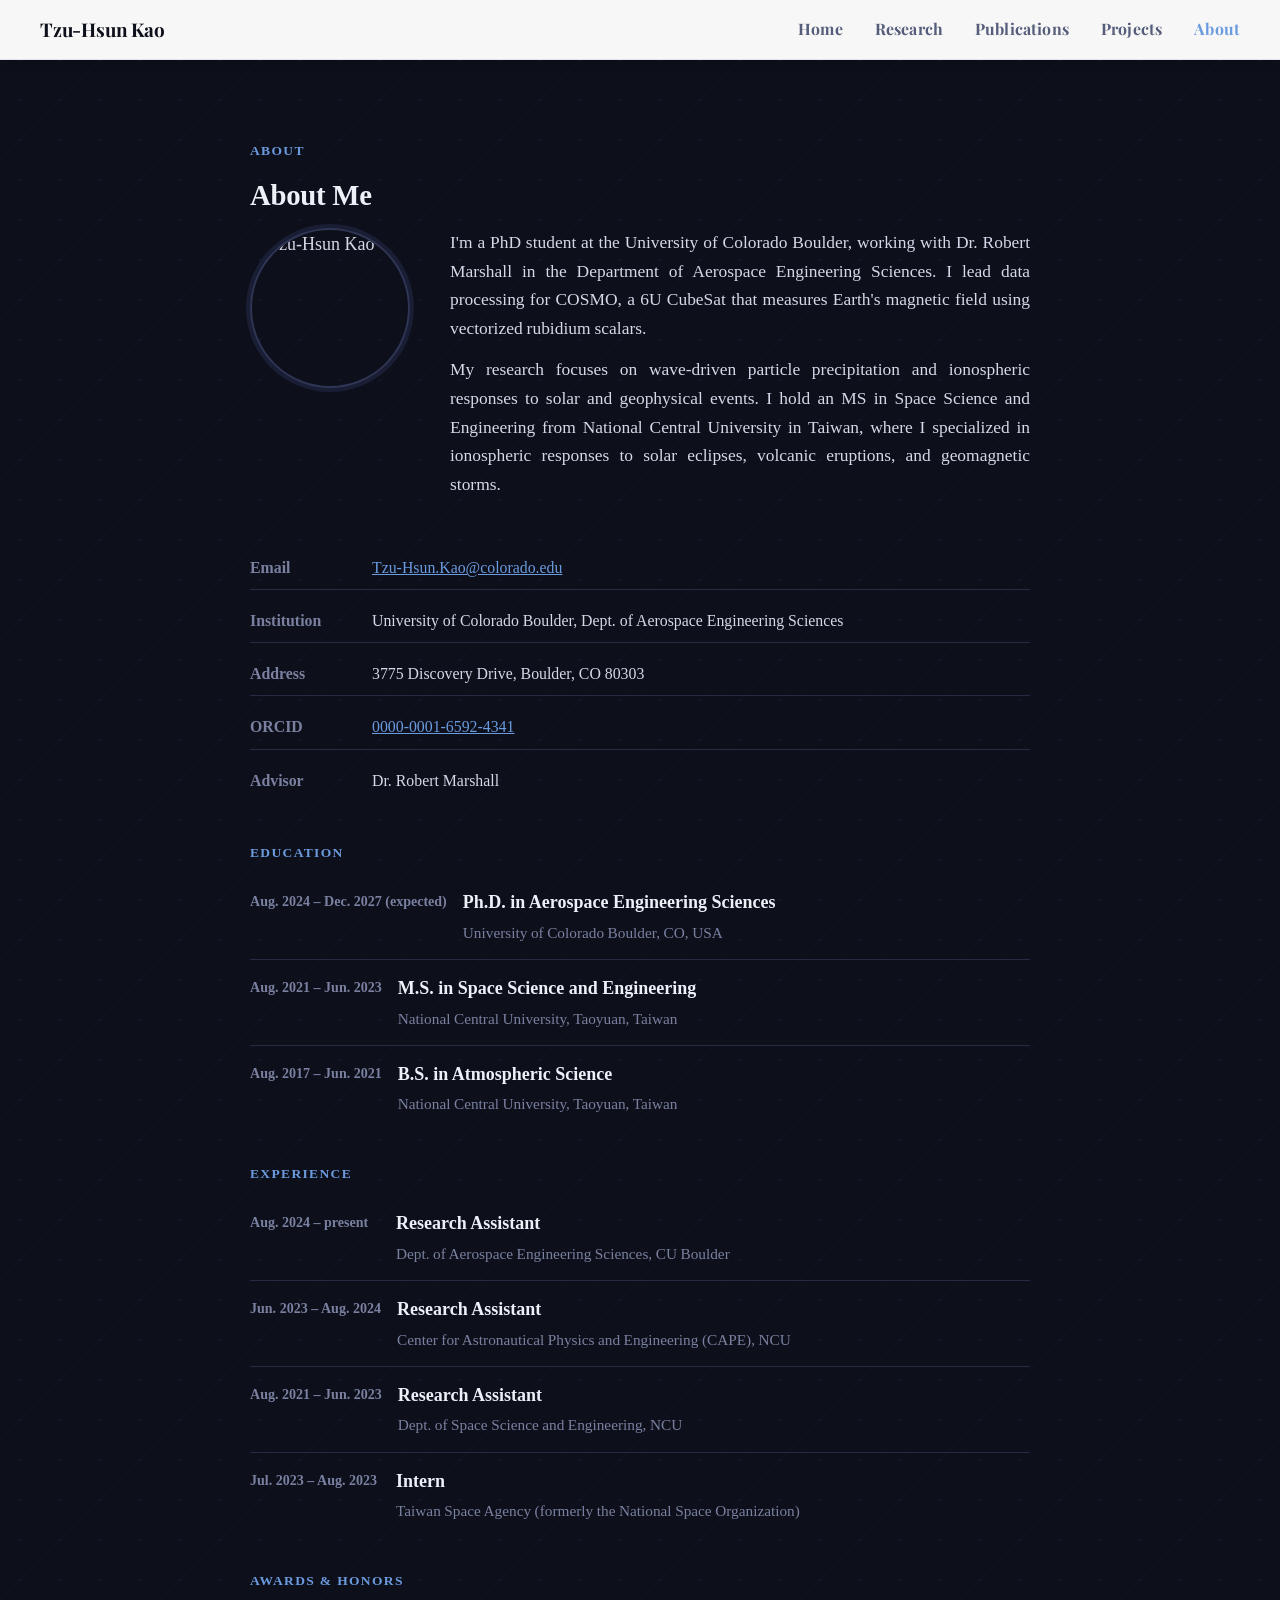
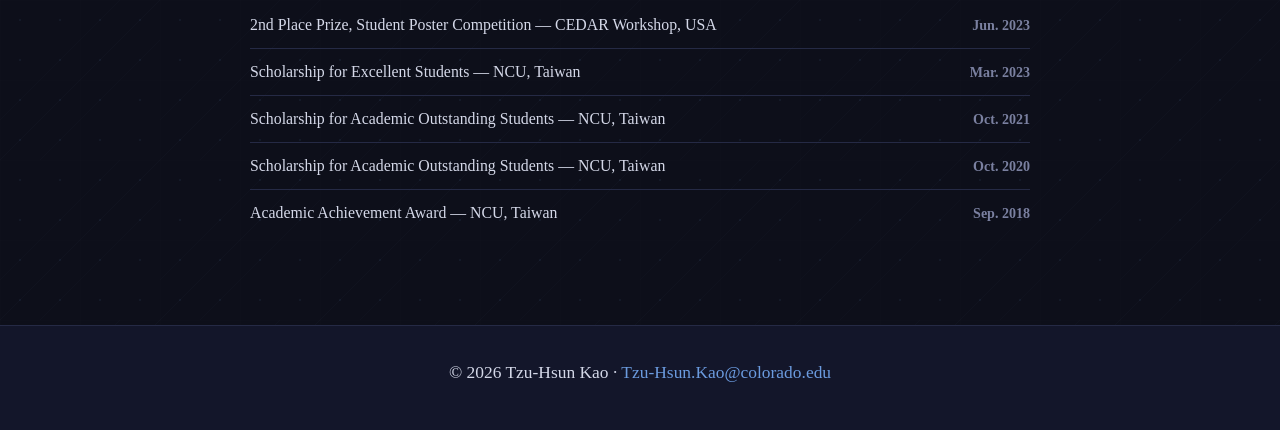
==== about.html @ e04cf37a "Initial website upload" ====
<!DOCTYPE html>
<html lang="en">
<head>
  <meta charset="UTF-8" />
  <meta name="viewport" content="width=device-width, initial-scale=1.0"/>
  <title>About — Tzu-Hsun Kao</title>
  <link rel="preconnect" href="https://fonts.googleapis.com">
  <link rel="preconnect" href="https://fonts.gstatic.com" crossorigin>
  <link href="https://fonts.googleapis.com/css2?family=Playfair+Display:wght@700&display=swap" rel="stylesheet">
  <link rel="stylesheet" href="style.css" />
</head>
<body>

<nav>
  <a class="nav-logo" href="index.html">Tzu-Hsun Kao</a>
  <ul class="nav-links" id="nav-links">
    <li><a href="index.html">Home</a></li>
    <li><a href="research.html">Research</a></li>
    <li><a href="publications.html">Publications</a></li>
    <li><a href="projects.html">Projects</a></li>
    <li><a href="about.html" class="active">About</a></li>
  </ul>
  <button class="hamburger" id="hamburger" aria-label="Menu">
    <span></span><span></span><span></span>
  </button>
</nav>

<main>
  <section>
    <div class="section-label">About</div>
    <h2>About Me</h2>

    <div class="about-grid">
      <img src="Resources/pic.jpg" alt="Tzu-Hsun Kao" class="about-photo" />
      <div>
        <p>
          I'm a PhD student at the University of Colorado Boulder, working with Dr. Robert Marshall in the Department of Aerospace Engineering Sciences. I lead data processing for COSMO, a 6U CubeSat that measures Earth's magnetic field using vectorized rubidium scalars.
        </p>
        <p>
          My research focuses on wave-driven particle precipitation and ionospheric responses to solar and geophysical events. I hold an MS in Space Science and Engineering from National Central University in Taiwan, where I specialized in ionospheric responses to solar eclipses, volcanic eruptions, and geomagnetic storms.
        </p>
      </div>
    </div>

    <div class="about-details">
      <div class="about-detail">
        <span class="label">Email</span>
        <span class="value"><a href="mailto:Tzu-Hsun.Kao@colorado.edu">Tzu-Hsun.Kao@colorado.edu</a></span>
      </div>
      <div class="about-detail">
        <span class="label">Institution</span>
        <span class="value">University of Colorado Boulder, Dept. of Aerospace Engineering Sciences</span>
      </div>
      <div class="about-detail">
        <span class="label">Address</span>
        <span class="value">3775 Discovery Drive, Boulder, CO 80303</span>
      </div>
      <div class="about-detail">
        <span class="label">ORCID</span>
        <span class="value"><a href="https://orcid.org/0000-0001-6592-4341" target="_blank">0000-0001-6592-4341</a></span>
      </div>
      <div class="about-detail">
        <span class="label">Advisor</span>
        <span class="value">Dr. Robert Marshall</span>
      </div>
    </div>

    <div style="margin-top: 40px;">
      <div class="section-label">Education</div>
      <div class="timeline">
        <div class="timeline-item">
          <div class="timeline-year">Aug. 2024 – Dec. 2027 (expected)</div>
          <div class="timeline-content">
            <h3>Ph.D. in Aerospace Engineering Sciences</h3>
            <p>University of Colorado Boulder, CO, USA</p>
          </div>
        </div>
        <div class="timeline-item">
          <div class="timeline-year">Aug. 2021 – Jun. 2023</div>
          <div class="timeline-content">
            <h3>M.S. in Space Science and Engineering</h3>
            <p>National Central University, Taoyuan, Taiwan</p>
          </div>
        </div>
        <div class="timeline-item">
          <div class="timeline-year">Aug. 2017 – Jun. 2021</div>
          <div class="timeline-content">
            <h3>B.S. in Atmospheric Science</h3>
            <p>National Central University, Taoyuan, Taiwan</p>
          </div>
        </div>
      </div>
    </div>

    <div style="margin-top: 32px;">
      <div class="section-label">Experience</div>
      <div class="timeline">
        <div class="timeline-item">
          <div class="timeline-year">Aug. 2024 – present</div>
          <div class="timeline-content">
            <h3>Research Assistant</h3>
            <p>Dept. of Aerospace Engineering Sciences, CU Boulder</p>
          </div>
        </div>
        <div class="timeline-item">
          <div class="timeline-year">Jun. 2023 – Aug. 2024</div>
          <div class="timeline-content">
            <h3>Research Assistant</h3>
            <p>Center for Astronautical Physics and Engineering (CAPE), NCU</p>
          </div>
        </div>
        <div class="timeline-item">
          <div class="timeline-year">Aug. 2021 – Jun. 2023</div>
          <div class="timeline-content">
            <h3>Research Assistant</h3>
            <p>Dept. of Space Science and Engineering, NCU</p>
          </div>
        </div>
        <div class="timeline-item">
          <div class="timeline-year">Jul. 2023 – Aug. 2023</div>
          <div class="timeline-content">
            <h3>Intern</h3>
            <p>Taiwan Space Agency (formerly the National Space Organization)</p>
          </div>
        </div>
      </div>
    </div>

    <div style="margin-top: 32px;">
      <div class="section-label">Awards &amp; Honors</div>
      <div class="timeline">
        <div class="award-item">
          <span class="award-name">2nd Place Prize, Student Poster Competition — CEDAR Workshop, USA</span>
          <span class="award-year">Jun. 2023</span>
        </div>
        <div class="award-item">
          <span class="award-name">Scholarship for Excellent Students — NCU, Taiwan</span>
          <span class="award-year">Mar. 2023</span>
        </div>
        <div class="award-item">
          <span class="award-name">Scholarship for Academic Outstanding Students — NCU, Taiwan</span>
          <span class="award-year">Oct. 2021</span>
        </div>
        <div class="award-item">
          <span class="award-name">Scholarship for Academic Outstanding Students — NCU, Taiwan</span>
          <span class="award-year">Oct. 2020</span>
        </div>
        <div class="award-item">
          <span class="award-name">Academic Achievement Award — NCU, Taiwan</span>
          <span class="award-year">Sep. 2018</span>
        </div>
      </div>
    </div>

  </section>
</main>

<footer>
  <p>© 2026 Tzu-Hsun Kao ·
    <a href="mailto:Tzu-Hsun.Kao@colorado.edu">Tzu-Hsun.Kao@colorado.edu</a>
  </p>
</footer>

<script src="nav.js"></script>
</body>
</html>
---- style.css ----
:root {
  --navy: #0d0f1a;
  --surface: #13162a;
  --surface2: #1a1e35;
  --surface3: #222640;
  --blue: #6b9bdf;
  --blue-dim: #3a5a8a;
  --blue-light: #1a2540;
  --accent: #7eb8f7;
  --text: #d4d8e8;
  --text-bright: #eef0f8;
  --muted: #7a80a0;
  --border: #252a45;
  --border-bright: #2e3555;
  --bg: #0d0f1a;
  --white: #1a1e35;
  --radius: 10px;
  --transition: 0.2s ease;
}

* { box-sizing: border-box; margin: 0; padding: 0; }
html { scroll-behavior: smooth; font-size: 112.5%; /* bumps base from 16px → 18px (~+2pt) */ }

body {
  font-family: Georgia, "Times New Roman", Times, serif;
  color: var(--text);
  background-color: var(--bg);
  background-image: url("data:image/svg+xml,%3Csvg xmlns='http://www.w3.org/2000/svg' width='800' height='800'%3E%3Cdefs%3E%3Cpattern id='grid' width='80' height='80' patternUnits='userSpaceOnUse'%3E%3Cpath d='M 80 0 L 0 0 0 80' fill='none' stroke='%23ffffff' stroke-width='0.3' opacity='0.04'/%3E%3C/pattern%3E%3Cpattern id='diag' width='160' height='160' patternUnits='userSpaceOnUse'%3E%3Cline x1='0' y1='160' x2='160' y2='0' stroke='%236b9bdf' stroke-width='0.4' opacity='0.06'/%3E%3Cline x1='-40' y1='160' x2='120' y2='0' stroke='%236b9bdf' stroke-width='0.4' opacity='0.04'/%3E%3Cline x1='40' y1='160' x2='200' y2='0' stroke='%236b9bdf' stroke-width='0.4' opacity='0.04'/%3E%3C/pattern%3E%3Cpattern id='dots' width='40' height='40' patternUnits='userSpaceOnUse'%3E%3Ccircle cx='20' cy='20' r='0.8' fill='%236b9bdf' opacity='0.15'/%3E%3C/pattern%3E%3C/defs%3E%3Crect width='800' height='800' fill='url(%23grid)'/%3E%3Crect width='800' height='800' fill='url(%23diag)'/%3E%3Crect width='800' height='800' fill='url(%23dots)'/%3E%3C/svg%3E");
  background-size: 800px 800px;
  line-height: 1.65;
}

a { color: var(--blue); }

/* ── Nav ── */
nav {
  position: fixed;
  top: 0; left: 0; right: 0;
  z-index: 100;
  background: rgba(255, 255, 255, 0.97);
  backdrop-filter: blur(14px);
  border-bottom: 1px solid #e0e4ef;
  display: flex;
  align-items: center;
  justify-content: space-between;
  padding: 0 40px;
  height: 60px;
  box-shadow: 0 1px 12px rgba(0,0,0,0.18);
}

.nav-logo {
  font-weight: 700;
  font-size: 1.05rem;
  font-family: "Playfair Display", Georgia, serif;
  color: #0d0f1a;
  text-decoration: none;
  letter-spacing: -0.01em;
}

.nav-links {
  display: flex;
  gap: 32px;
  list-style: none;
}

.nav-links a {
  font-size: 0.88rem;
  font-weight: 700;
  font-family: "Playfair Display", Georgia, serif;
  color: #555d7a;
  text-decoration: none;
  transition: color var(--transition);
  letter-spacing: 0.01em;
}

.nav-links a:hover,
.nav-links a.active { color: var(--blue); }

/* ── Scroll-to-bottom: black nav ── */
nav.nav-dark {
  background: rgba(0, 0, 0, 0.96);
  border-bottom-color: #111;
  box-shadow: 0 1px 12px rgba(0,0,0,0.5);
  transition: background 0.4s ease, border-bottom-color 0.4s ease;
}
nav.nav-dark .nav-logo { color: #ffffff; transition: color 0.4s ease; }
nav.nav-dark .nav-links a { color: #aaaaaa; transition: color 0.4s ease; }
nav.nav-dark .nav-links a:hover,
nav.nav-dark .nav-links a.active { color: var(--accent); }
nav.nav-dark .hamburger span { background: #ffffff; transition: background 0.4s ease; }

nav { transition: background 0.4s ease, border-bottom-color 0.4s ease; }

.hamburger {
  display: none;
  flex-direction: column;
  gap: 5px;
  cursor: pointer;
  background: none;
  border: none;
  padding: 4px;
}
.hamburger span {
  display: block;
  width: 22px; height: 2px;
  background: #0d0f1a;
  border-radius: 2px;
  transition: var(--transition);
}

/* ── Layout ── */
main { padding-top: 60px; }

section {
  min-height: calc(100vh - 60px);
  padding: 80px 40px;
  max-width: 860px;
  margin: 0 auto;
}

.section-label {
  font-size: 0.75rem;
  font-weight: 700;
  text-transform: uppercase;
  letter-spacing: 0.1em;
  color: var(--blue);
  margin-bottom: 10px;
}

h1 {
  font-size: clamp(2rem, 5vw, 3rem);
  font-weight: 800;
  color: var(--text-bright);
  line-height: 1.15;
  letter-spacing: -0.02em;
  margin-bottom: 16px;
}

h2 {
  font-size: 1.6rem;
  font-weight: 700;
  color: var(--text-bright);
  letter-spacing: -0.01em;
  margin-bottom: 8px;
}

h3 {
  font-size: 1rem;
  font-weight: 600;
  color: var(--text-bright);
  margin-bottom: 4px;
}

p {
  color: var(--text);
  font-size: 0.97rem;
  margin-bottom: 12px;
  text-align: justify;
  hyphens: auto;
  -webkit-hyphens: auto;
  word-spacing: -0.02em;
}

/* ── Home ── */
.home-section {
  display: flex;
  flex-direction: column;
  justify-content: center;
  min-height: calc(100vh - 60px);
  padding: 40px 40px 80px;
  max-width: 860px;
  margin: 0 auto;
}

/* ── Home layout: photo left, content right ── */
.home-layout {
  display: flex;
  gap: 52px;
  align-items: flex-start;
}

.home-photo-col {
  display: flex;
  flex-direction: column;
  align-items: center;
  flex-shrink: 0;
  width: 200px;
}

.home-photo {
  width: 200px;
  height: 200px;
  object-fit: cover;
  border-radius: 10px;
  border: 2px solid var(--border-bright);
  box-shadow: 0 4px 20px rgba(0,0,0,0.4);
  display: block;
}

.home-name {
  font-size: 1.1rem;
  font-weight: 800;
  color: var(--text-bright);
  text-align: center;
  margin-top: 14px;
  width: 200px;
  letter-spacing: -0.01em;
  line-height: 1.3;
}

.home-meta {
  display: flex;
  flex-direction: column;
  align-items: flex-start;
  width: 200px;
  margin-top: 6px;
  gap: 3px;
}

.home-position {
  font-size: 0.85rem;
  font-family: Georgia, "Times New Roman", Times, serif;
  color: var(--muted);
  font-weight: normal;
  text-align: left;
  width: 200px;
  margin: 0;
  letter-spacing: normal;
  text-transform: none;
  hyphens: none;
  word-spacing: normal;
  display: flex;
  align-items: center;
  gap: 6px;
}

.meta-icon {
  width: 1.4em;
  text-align: center;
  flex-shrink: 0;
  font-style: normal;
}

/* ── Citation box ── */
.citation-box {
  display: block;
  width: 200px;
  margin-top: 16px;
  background: var(--surface2);
  border: 1px solid var(--border-bright);
  border-radius: var(--radius);
  padding: 12px 14px;
  text-decoration: none;
  transition: border-color var(--transition), box-shadow var(--transition);
}
.citation-box:hover {
  border-color: var(--blue-dim);
  box-shadow: 0 4px 16px rgba(0,0,0,0.3);
}

.citation-title {
  font-size: 0.75rem;
  font-weight: 700;
  text-transform: uppercase;
  letter-spacing: 0.08em;
  color: var(--muted);
  margin-bottom: 8px;
}

.citation-stats {
  width: 100%;
  margin-bottom: 10px;
}

.citation-stat-row {
  display: grid;
  grid-template-columns: 1fr auto auto;
  gap: 6px;
  font-size: 0.75rem;
  font-family: Georgia, serif;
  color: var(--text);
  padding: 2px 0;
  border-bottom: 1px solid var(--border);
}
.citation-stat-row:last-child { border-bottom: none; }

.citation-header {
  color: var(--muted);
  font-size: 0.7rem;
}

.citation-stat-row span:nth-child(2),
.citation-stat-row span:nth-child(3) {
  text-align: right;
  min-width: 28px;
}

.citation-chart { width: 100%; }

/* Chart: y-axis + bars side by side */
.citation-chart-inner {
  display: flex;
  align-items: flex-end; /* both children bottom-align */
  gap: 4px;
}

/* Y-axis: absolutely positioned labels inside a relative wrapper */
.citation-yaxis {
  position: relative;
  width: 14px;
  height: 80px; /* bar area height */
  flex-shrink: 0;
}

.citation-yaxis span {
  position: absolute;
  right: 0;
  font-size: 0.6rem;
  color: var(--muted);
  font-family: Georgia, serif;
  line-height: 1;
  text-align: right;
  transform: translateY(-50%); /* center label on its gridline */
}

/* Place each label at the correct % from bottom:
   bar area = 80px, scale 0–5, each unit = 16px
   top:X% = (5 - value) / 5 * 100% */
.citation-yaxis span:nth-child(1) { top: 0%;   } /* 5 */
.citation-yaxis span:nth-child(2) { top: 20%;  } /* 4 */
.citation-yaxis span:nth-child(3) { top: 40%;  } /* 3 */
.citation-yaxis span:nth-child(4) { top: 60%;  } /* 2 */
.citation-yaxis span:nth-child(5) { top: 80%;  } /* 1 */
.citation-yaxis span:nth-child(6) { top: 100%; } /* 0 */

.citation-bars {
  display: flex;
  align-items: flex-end;
  gap: 6px;
  height: 80px;        /* bar drawing area, no padding */
  flex: 1;
  position: relative;
  border-bottom: 1px solid var(--border-bright);
  border-left: 1px solid var(--border-bright);
  padding-bottom: 0;
}

.citation-bar-wrap {
  display: flex;
  flex-direction: column;
  align-items: center;
  flex: 1;
  height: 100%;
  justify-content: flex-end;
  gap: 4px;
}

.citation-bar {
  width: 100%;
  background: var(--muted);
  border-radius: 2px 2px 0 0;
  transition: background var(--transition);
}
.citation-box:hover .citation-bar { background: var(--blue); }

.citation-bar-wrap span {
  font-size: 0.65rem;
  color: var(--muted);
  font-family: Georgia, serif;
}

/* X-axis year labels row — sits below the chart-inner, offset by y-axis width */
.citation-xlabels {
  display: flex;
  margin-left: 18px; /* y-axis width (14px) + gap (4px) */
  margin-top: 4px;
}
.citation-xlabels span {
  flex: 1;
  text-align: center;
  font-size: 0.65rem;
  color: var(--muted);
  font-family: Georgia, serif;
}

.home-position a {
  color: var(--muted);
  text-decoration: none;
}

.home-position a:hover {
  color: var(--accent);
}

.citation-updated {
  font-size: 0.65rem;
  color: var(--muted);
  text-align: center;
  margin-top: 4px;
  hyphens: none;
  word-spacing: normal;
  font-style: italic;
}

.home-content-col {
  flex: 1;
  display: flex;
  flex-direction: column;
  justify-content: center;
}

.home-tag {
  display: inline-block;
  background: var(--blue-light);
  color: var(--accent);
  font-size: 0.8rem;
  font-weight: 600;
  padding: 4px 14px;
  border-radius: 20px;
  margin-bottom: 24px;
  letter-spacing: 0.04em;
  border: 1px solid var(--blue-dim);
}

.home-intro {
  font-size: 1.05rem;
  color: var(--muted);
  max-width: 780px;
  margin-bottom: 8px;
  line-height: 1.75;
  text-align: justify;
  hyphens: auto;
  -webkit-hyphens: auto;
  word-spacing: -0.02em;
}

.btn-row {
  display: flex;
  gap: 12px;
  flex-wrap: wrap;
}

.btn {
  display: inline-block;
  padding: 10px 22px;
  border-radius: 7px;
  font-size: 0.88rem;
  font-weight: 600;
  text-decoration: none;
  transition: all var(--transition);
  cursor: pointer;
  border: none;
}

.btn-primary {
  background: var(--blue);
  color: #0d0f1a;
}
.btn-primary:hover { background: var(--accent); }

.btn-outline {
  background: transparent;
  color: var(--blue);
  border: 1.5px solid var(--blue-dim);
}
.btn-outline:hover {
  border-color: var(--blue);
  color: var(--accent);
  background: var(--blue-light);
}

.home-chips {
  display: flex;
  flex-wrap: wrap;
  gap: 8px;
  margin-top: 8px;
}

/* Recent publications block on home page */
.home-pubs {
  margin-top: 32px;
}

.home-pubs-header {
  display: flex;
  align-items: center;
  justify-content: space-between;
  margin-bottom: 12px;
}

.home-pubs-all {
  font-size: 0.78rem;
  color: var(--blue);
  text-decoration: none;
  font-weight: 600;
}
.home-pubs-all:hover { color: var(--accent); }

.home-pub-item {
  padding: 12px 16px;
  margin-bottom: 8px;
}

.home-pub-item .pub-title {
  font-size: 0.85rem;
}

.home-pub-item .pub-authors {
  font-size: 0.78rem;
}

.home-pub-item .pub-venue {
  font-size: 0.75rem;
  margin-top: 3px;
}

/* Dropdown publication cards */
.pub-dropdown { cursor: pointer; }

.pub-dropdown summary {
  display: flex;
  align-items: flex-start;
  justify-content: space-between;
  gap: 10px;
  list-style: none;
  cursor: pointer;
}
.pub-dropdown summary::-webkit-details-marker { display: none; }

.pub-summary-content { flex: 1; }

.pub-chevron {
  font-size: 0.75rem;
  color: var(--muted);
  margin-top: 3px;
  flex-shrink: 0;
  transition: transform 0.2s ease;
  display: inline-block;
}

.pub-dropdown[open] .pub-chevron {
  transform: rotate(90deg);
}

.pub-keypoints {
  margin-top: 12px;
  padding-left: 0;
  list-style: none;
  display: flex;
  flex-direction: column;
  gap: 6px;
  border-top: 1px solid var(--border);
  padding-top: 10px;
}

.pub-keypoints li {
  font-size: 0.8rem;
  color: var(--muted);
  padding-left: 14px;
  position: relative;
  line-height: 1.55;
  text-align: left;
  hyphens: none;
  word-spacing: normal;
}

.pub-keypoints li::before {
  content: "·";
  position: absolute;
  left: 3px;
  color: var(--blue);
  font-weight: 700;
}

.pub-ai-note {
  display: block;
  text-align: right;
  font-size: 0.68rem;
  color: var(--muted);
  font-style: italic;
  margin-top: 8px;
  opacity: 0.7;
}

.chip {
  background: var(--surface2);
  border: 1px solid var(--border-bright);
  border-radius: 6px;
  padding: 5px 12px;
  font-size: 0.8rem;
  color: var(--muted);
  font-weight: 500;
  transition: border-color var(--transition), color var(--transition);
}
.chip:hover {
  border-color: var(--blue-dim);
  color: var(--text);
}

/* ── Section intro ── */
.section-intro {
  color: var(--muted);
  font-size: 0.95rem;
  max-width: 780px;
  margin-bottom: 36px;
  line-height: 1.75;
  text-align: justify;
  hyphens: auto;
  -webkit-hyphens: auto;
  word-spacing: -0.02em;
}

/* ── Cards ── */
.card {
  background: var(--surface);
  border: 1px solid var(--border);
  border-radius: var(--radius);
  padding: 22px 24px;
  margin-bottom: 14px;
  transition: box-shadow var(--transition), border-color var(--transition);
}
.card:hover {
  border-color: var(--blue-dim);
  box-shadow: 0 4px 24px rgba(0,0,0,0.35);
}

.card-meta {
  font-size: 0.78rem;
  color: var(--muted);
  margin-bottom: 6px;
  font-weight: 500;
}

.card-tags {
  display: flex;
  flex-wrap: wrap;
  gap: 6px;
  margin-top: 10px;
}

.tag {
  background: var(--blue-light);
  color: var(--blue);
  font-size: 0.74rem;
  font-weight: 600;
  padding: 2px 9px;
  border-radius: 4px;
  border: 1px solid var(--border-bright);
}

/* ── Publications ── */
.pub-item {
  background: var(--surface);
  border: 1px solid var(--border);
  border-radius: var(--radius);
  padding: 18px 22px;
  margin-bottom: 12px;
  transition: box-shadow var(--transition), border-color var(--transition);
}
.pub-item:hover {
  border-color: var(--blue-dim);
  box-shadow: 0 4px 24px rgba(0,0,0,0.35);
}

.pub-title {
  font-size: 0.93rem;
  font-weight: 600;
  color: var(--text-bright);
  margin-bottom: 5px;
  line-height: 1.45;
}

.pub-authors {
  font-size: 0.82rem;
  color: var(--muted);
  margin-bottom: 4px;
}

.pub-venue {
  font-size: 0.8rem;
  color: var(--blue);
  font-weight: 500;
}

.pub-doi {
  font-size: 0.78rem;
  color: var(--muted);
  margin-top: 4px;
}
.pub-doi a { color: var(--blue); text-decoration: none; }
.pub-doi a:hover { text-decoration: underline; color: var(--accent); }

.pub-section-title {
  font-size: 0.82rem;
  font-weight: 700;
  text-transform: uppercase;
  letter-spacing: 0.07em;
  color: var(--muted);
  margin: 28px 0 12px;
  border-bottom: 1px solid var(--border);
  padding-bottom: 8px;
}

/* ── About ── */
.about-grid {
  display: grid;
  grid-template-columns: 160px 1fr;
  gap: 40px;
  align-items: start;
  margin-bottom: 36px;
}

.avatar-placeholder {
  width: 140px;
  height: 140px;
  border-radius: 50%;
  background: var(--surface3);
  display: flex;
  align-items: center;
  justify-content: center;
  font-size: 2.5rem;
  border: 2px solid var(--border-bright);
  box-shadow: 0 0 0 4px var(--surface2);
}

.about-photo {
  width: 160px;
  height: 160px;
  object-fit: cover;
  border-radius: 50%;
  border: 2px solid var(--border-bright);
  box-shadow: 0 0 0 4px var(--surface2);
  flex-shrink: 0;
}

.about-details {
  display: flex;
  flex-direction: column;
  gap: 10px;
  margin-top: 24px;
}

.about-detail {
  display: flex;
  gap: 12px;
  font-size: 0.88rem;
  align-items: flex-start;
  padding: 8px 0;
  border-bottom: 1px solid var(--border);
}
.about-detail:last-child { border-bottom: none; }

.about-detail .label {
  color: var(--muted);
  font-weight: 600;
  min-width: 110px;
  flex-shrink: 0;
}

.about-detail .value { color: var(--text); }

/* ── Timeline ── */
.timeline { margin-bottom: 8px; }

.timeline-item {
  display: flex;
  gap: 16px;
  padding: 14px 0;
  border-bottom: 1px solid var(--border);
}
.timeline-item:last-child { border-bottom: none; }

.timeline-year {
  font-size: 0.78rem;
  color: var(--muted);
  font-weight: 600;
  min-width: 130px;
  flex-shrink: 0;
  padding-top: 2px;
}

.timeline-content h3 { margin-bottom: 2px; }

.timeline-content p {
  font-size: 0.85rem;
  color: var(--muted);
  margin: 0;
}

/* ── Awards ── */
.award-item {
  display: flex;
  justify-content: space-between;
  align-items: baseline;
  padding: 10px 0;
  border-bottom: 1px solid var(--border);
  gap: 16px;
}
.award-item:last-child { border-bottom: none; }
.award-name { font-size: 0.88rem; color: var(--text); }
.award-year { font-size: 0.78rem; color: var(--muted); font-weight: 600; white-space: nowrap; }

/* ── Footer ── */
footer {
  text-align: center;
  padding: 32px 20px;
  font-size: 0.8rem;
  color: var(--muted);
  border-top: 1px solid var(--border);
  background: var(--surface);
}
footer p {
  text-align: center;
  hyphens: none;
  word-spacing: normal;
}
footer a { color: var(--blue); text-decoration: none; }
footer a:hover { color: var(--accent); }

/* ── Mobile ── */
@media (max-width: 640px) {
  nav { padding: 0 20px; }
  .nav-links {
    display: none;
    flex-direction: column;
    position: absolute;
    top: 60px; left: 0; right: 0;
    background: rgba(255, 255, 255, 0.98);
    border-bottom: 1px solid #e0e4ef;
    padding: 16px 20px;
    gap: 16px;
  }
  .nav-links.open { display: flex; }
  .hamburger { display: flex; }
  section, .home-section { padding: 60px 20px; }
  .home-layout { flex-direction: column; align-items: center; gap: 32px; }
  .home-photo-col { width: 160px; }
  .home-photo { width: 160px; height: 160px; }
  .home-name { width: 160px; font-size: 1rem; }
  .home-meta { width: 160px; }
  .home-position { width: 160px; }
  .about-grid { grid-template-columns: 1fr; }
  .avatar-placeholder, .about-photo { margin: 0 auto; }
  .timeline-item { flex-direction: column; gap: 4px; }
  .award-item { flex-direction: column; gap: 2px; }
}
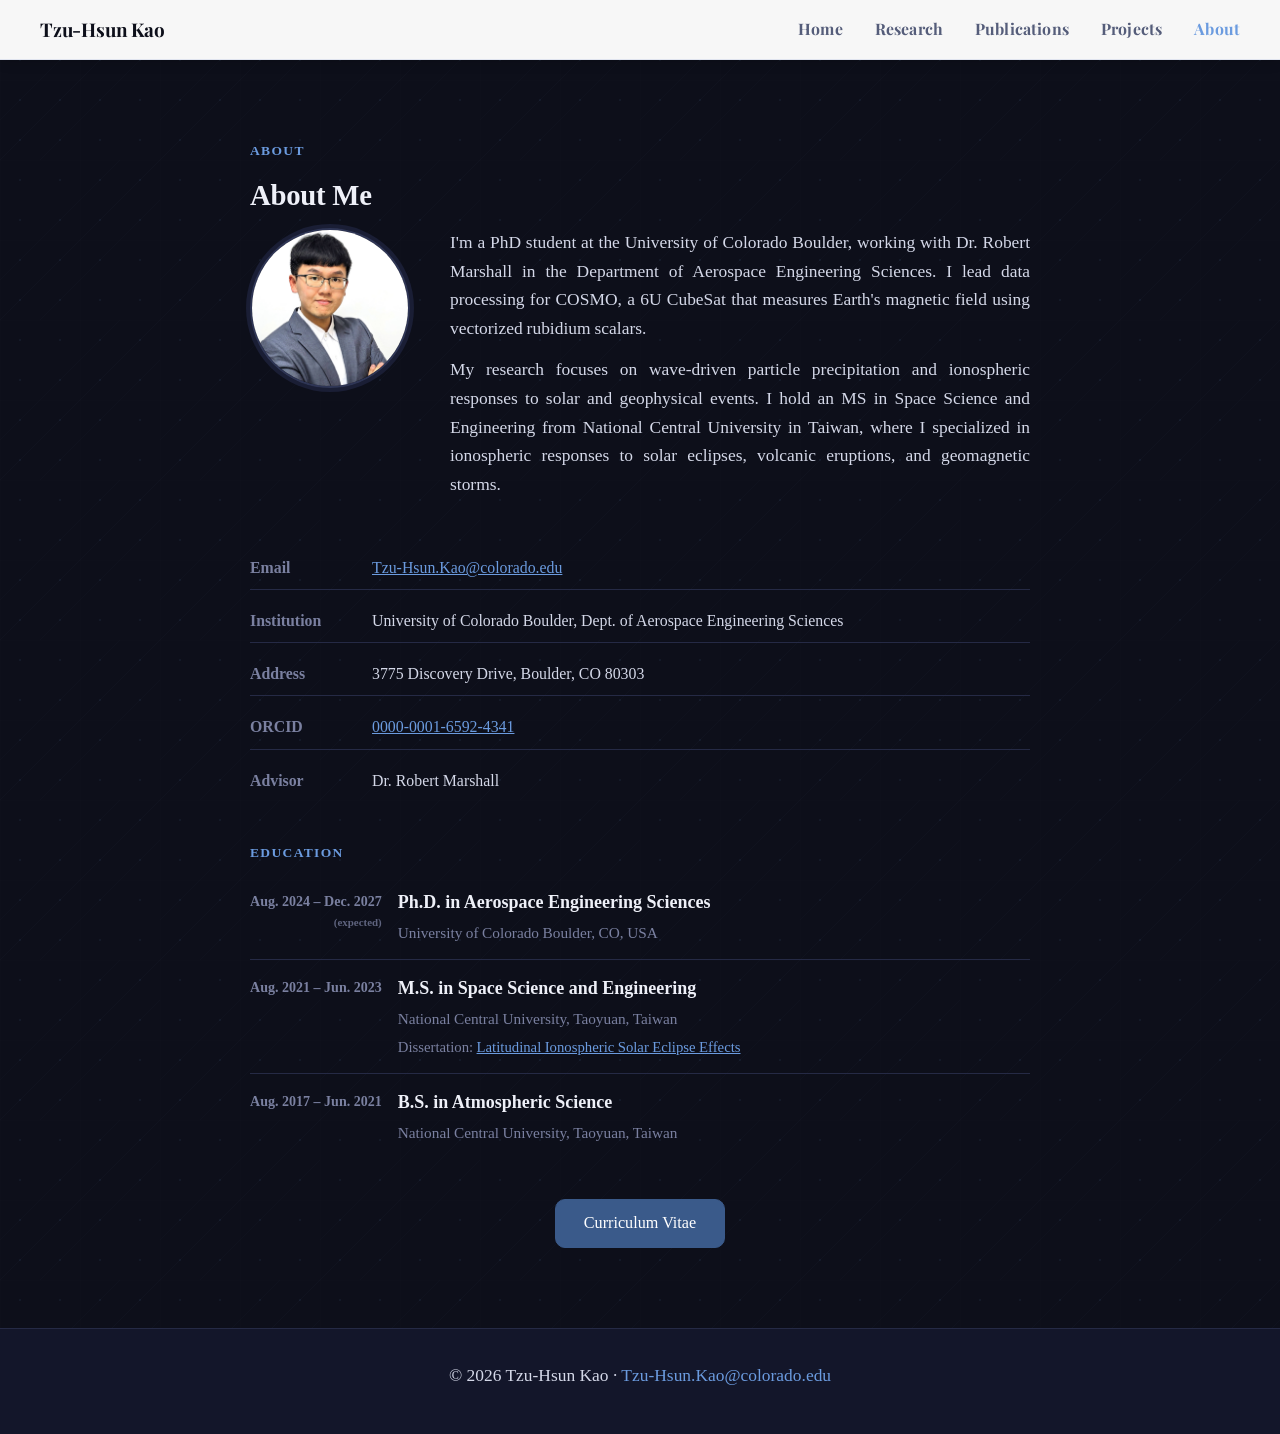
==== commit 01d7005e: "Updated HTML tabs" ====
--- a/about.html
+++ b/about.html
@@ -32,7 +32,7 @@
 
     <div class="about-grid">
       <img src="Resources/pic.jpg" alt="Tzu-Hsun Kao" class="about-photo" />
-      <div>
+      <div id="about-bio">
         <p>
           I'm a PhD student at the University of Colorado Boulder, working with Dr. Robert Marshall in the Department of Aerospace Engineering Sciences. I lead data processing for COSMO, a 6U CubeSat that measures Earth's magnetic field using vectorized rubidium scalars.
         </p>
@@ -59,6 +59,7 @@
         <span class="label">ORCID</span>
         <span class="value"><a href="https://orcid.org/0000-0001-6592-4341" target="_blank">0000-0001-6592-4341</a></span>
       </div>
+
       <div class="about-detail">
         <span class="label">Advisor</span>
         <span class="value">Dr. Robert Marshall</span>
@@ -69,7 +70,7 @@
       <div class="section-label">Education</div>
       <div class="timeline">
         <div class="timeline-item">
-          <div class="timeline-year">Aug. 2024 – Dec. 2027 (expected)</div>
+          <div class="timeline-year">Aug. 2024 – Dec. 2027<br><span style="font-size:0.78em; opacity:0.75; display:block; text-align:right;">(expected)</span></div>
           <div class="timeline-content">
             <h3>Ph.D. in Aerospace Engineering Sciences</h3>
             <p>University of Colorado Boulder, CO, USA</p>
@@ -80,6 +81,7 @@
           <div class="timeline-content">
             <h3>M.S. in Space Science and Engineering</h3>
             <p>National Central University, Taoyuan, Taiwan</p>
+            <p style="margin-top:4px; font-size:0.82rem; color:var(--muted);">Dissertation: <a href="https://etd.lib.ncu.edu.tw/detail/0927ea67be99e47edf66c757e2e39d89/" target="_blank">Latitudinal Ionospheric Solar Eclipse Effects</a></p>
           </div>
         </div>
         <div class="timeline-item">
@@ -92,64 +94,11 @@
       </div>
     </div>
 
-    <div style="margin-top: 32px;">
-      <div class="section-label">Experience</div>
-      <div class="timeline">
-        <div class="timeline-item">
-          <div class="timeline-year">Aug. 2024 – present</div>
-          <div class="timeline-content">
-            <h3>Research Assistant</h3>
-            <p>Dept. of Aerospace Engineering Sciences, CU Boulder</p>
-          </div>
-        </div>
-        <div class="timeline-item">
-          <div class="timeline-year">Jun. 2023 – Aug. 2024</div>
-          <div class="timeline-content">
-            <h3>Research Assistant</h3>
-            <p>Center for Astronautical Physics and Engineering (CAPE), NCU</p>
-          </div>
-        </div>
-        <div class="timeline-item">
-          <div class="timeline-year">Aug. 2021 – Jun. 2023</div>
-          <div class="timeline-content">
-            <h3>Research Assistant</h3>
-            <p>Dept. of Space Science and Engineering, NCU</p>
-          </div>
-        </div>
-        <div class="timeline-item">
-          <div class="timeline-year">Jul. 2023 – Aug. 2023</div>
-          <div class="timeline-content">
-            <h3>Intern</h3>
-            <p>Taiwan Space Agency (formerly the National Space Organization)</p>
-          </div>
-        </div>
-      </div>
-    </div>
 
-    <div style="margin-top: 32px;">
-      <div class="section-label">Awards &amp; Honors</div>
-      <div class="timeline">
-        <div class="award-item">
-          <span class="award-name">2nd Place Prize, Student Poster Competition — CEDAR Workshop, USA</span>
-          <span class="award-year">Jun. 2023</span>
-        </div>
-        <div class="award-item">
-          <span class="award-name">Scholarship for Excellent Students — NCU, Taiwan</span>
-          <span class="award-year">Mar. 2023</span>
-        </div>
-        <div class="award-item">
-          <span class="award-name">Scholarship for Academic Outstanding Students — NCU, Taiwan</span>
-          <span class="award-year">Oct. 2021</span>
-        </div>
-        <div class="award-item">
-          <span class="award-name">Scholarship for Academic Outstanding Students — NCU, Taiwan</span>
-          <span class="award-year">Oct. 2020</span>
-        </div>
-        <div class="award-item">
-          <span class="award-name">Academic Achievement Award — NCU, Taiwan</span>
-          <span class="award-year">Sep. 2018</span>
-        </div>
-      </div>
+    <div style="margin-top: 40px; text-align: center;">
+      <a href="Resources/20260519 THKao_CV.pdf" download class="cv-download-btn">
+        Curriculum Vitae
+      </a>
     </div>
 
   </section>
@@ -162,5 +111,21 @@
 </footer>
 
 <script src="nav.js"></script>
+<script>
+  // ── About bio loader ─────────────────────────────────────────────
+  // Edit Input/about-bio.txt to update the bio paragraphs.
+  // Separate paragraphs with a blank line.
+  // ──────────────────────────────────────────────────────────────────
+  async function loadAboutBio() {
+    const r = await fetch('Input/about-bio.txt');
+    if (!r.ok) return;
+    const text = (await r.text()).trim();
+    const container = document.getElementById('about-bio');
+    // Split on blank lines into separate paragraphs
+    const paragraphs = text.split(/\n\s*\n/).map(p => p.trim()).filter(Boolean);
+    container.innerHTML = paragraphs.map(p => `<p>${p}</p>`).join('');
+  }
+  loadAboutBio();
+</script>
 </body>
 </html>
--- a/style.css
+++ b/style.css
@@ -161,6 +161,22 @@
   word-spacing: -0.02em;
 }
 
+
+/* ── Banner ── */
+.site-banner {
+  width: 100%;
+  max-height: 320px;
+  overflow: hidden;
+  line-height: 0;
+}
+.site-banner img {
+  width: 100%;
+  height: 320px;
+  object-fit: cover;
+  object-position: center;
+  display: block;
+}
+
 /* ── Home ── */
 .home-section {
   display: flex;
@@ -203,9 +219,19 @@
   color: var(--text-bright);
   text-align: center;
   margin-top: 14px;
+  margin-bottom: 0;
   width: 200px;
   letter-spacing: -0.01em;
   line-height: 1.3;
+}
+.home-name-zh {
+  text-align: center;
+  font-size: 1.22rem;
+  color: var(--text-bright);
+  letter-spacing: 0.1em;
+  margin-top: 0;
+  margin-bottom: 0;
+  width: 200px;
 }
 
 .home-meta {
@@ -265,6 +291,7 @@
   letter-spacing: 0.08em;
   color: var(--muted);
   margin-bottom: 8px;
+  text-align: center;
 }
 
 .citation-stats {
@@ -597,6 +624,34 @@
   color: var(--text);
 }
 
+/* ── Research cards with illustration ── */
+.research-card {
+  display: flex;
+  gap: 24px;
+  align-items: flex-start;
+}
+
+.research-illustration {
+  flex-shrink: 0;
+  width: 160px;
+  border-radius: 8px;
+  overflow: hidden;
+  border: 1px solid var(--border-bright);
+}
+
+.research-illustration svg {
+  display: block;
+  width: 100%;
+  height: auto;
+}
+
+.research-text { flex: 1; }
+
+@media (max-width: 640px) {
+  .research-card { flex-direction: column; }
+  .research-illustration { width: 100%; }
+}
+
 /* ── Section intro ── */
 .section-intro {
   color: var(--muted);
@@ -758,6 +813,24 @@
 }
 
 .about-detail .value { color: var(--text); }
+
+/* ── CV Download Button ── */
+.cv-download-btn {
+  display: inline-block;
+  padding: 10px 28px;
+  background: var(--blue-dim);
+  color: #ffffff;
+  border: 1px solid var(--blue-dim);
+  border-radius: var(--radius);
+  font-size: 0.9rem;
+  font-family: Georgia, serif;
+  text-decoration: none;
+  transition: background var(--transition), color var(--transition);
+}
+.cv-download-btn:hover {
+  background: var(--blue);
+  color: var(--navy);
+}
 
 /* ── Timeline ── */
 .timeline { margin-bottom: 8px; }
